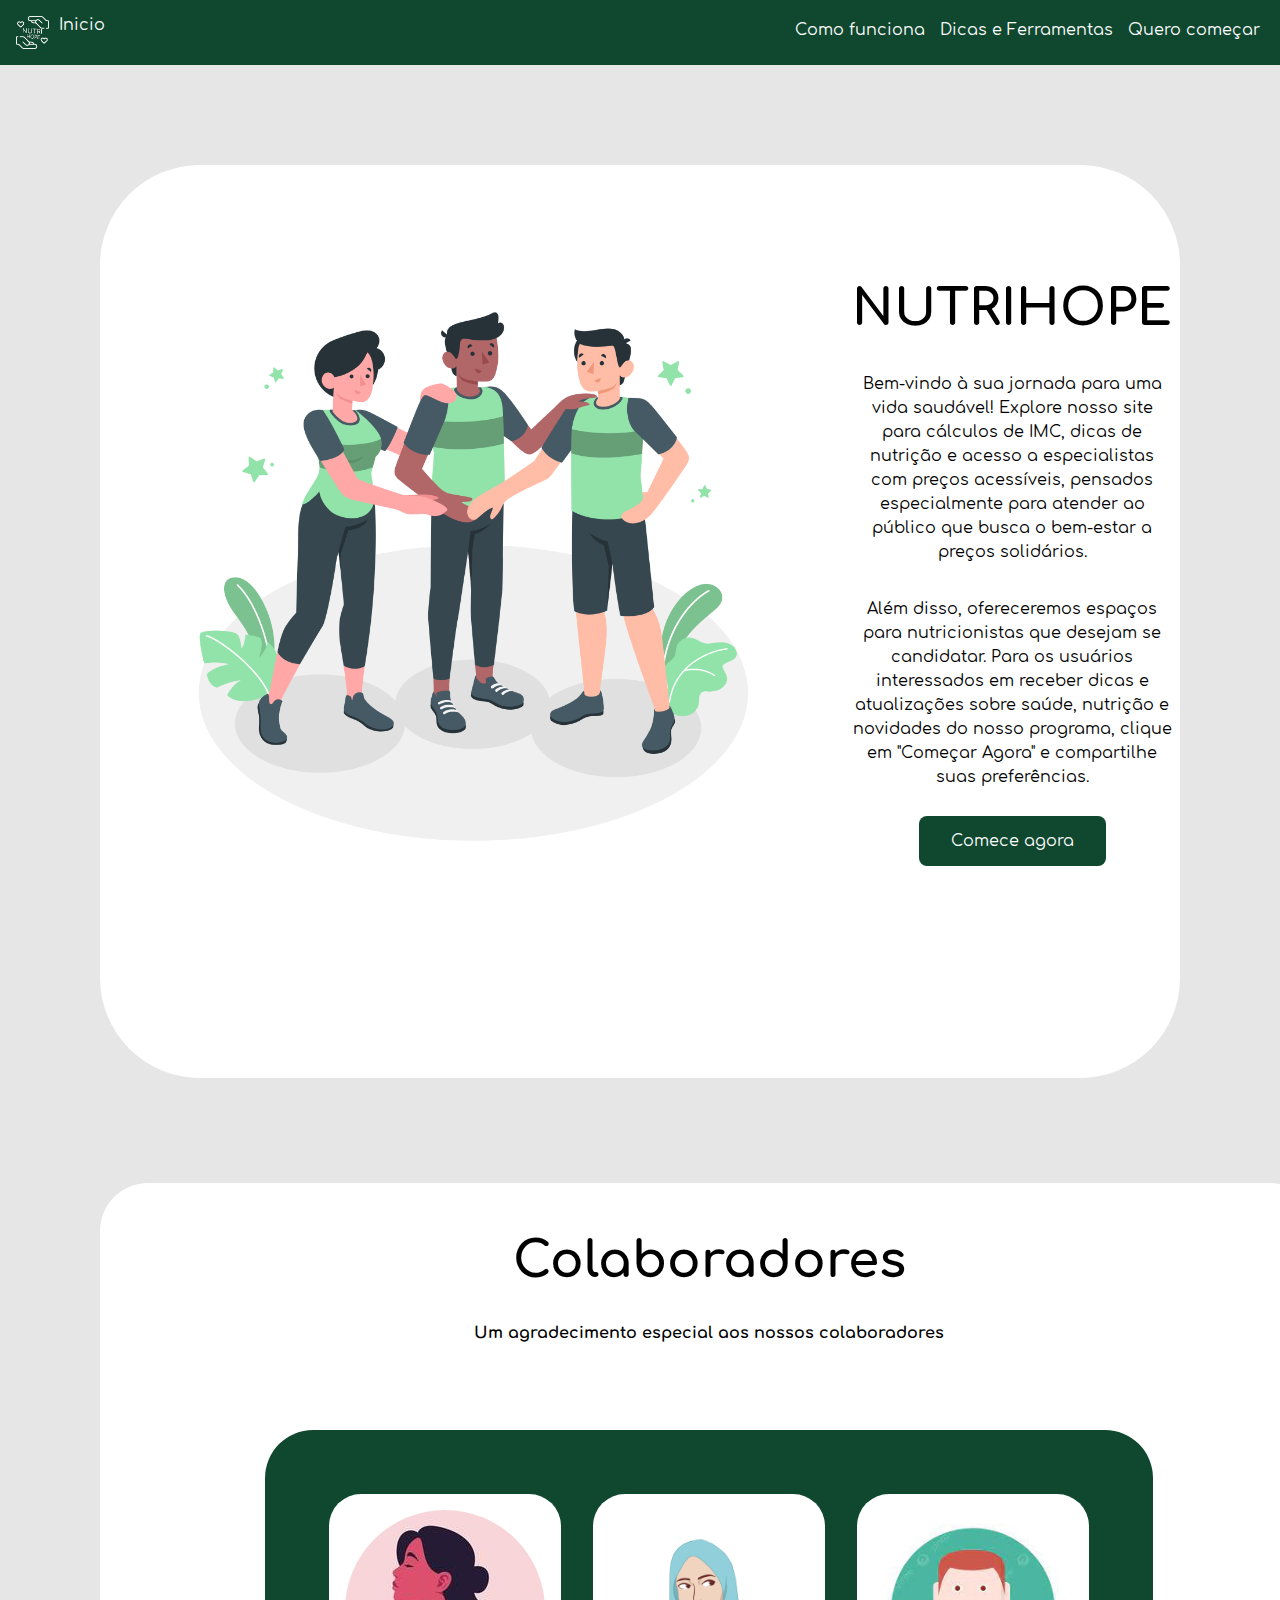
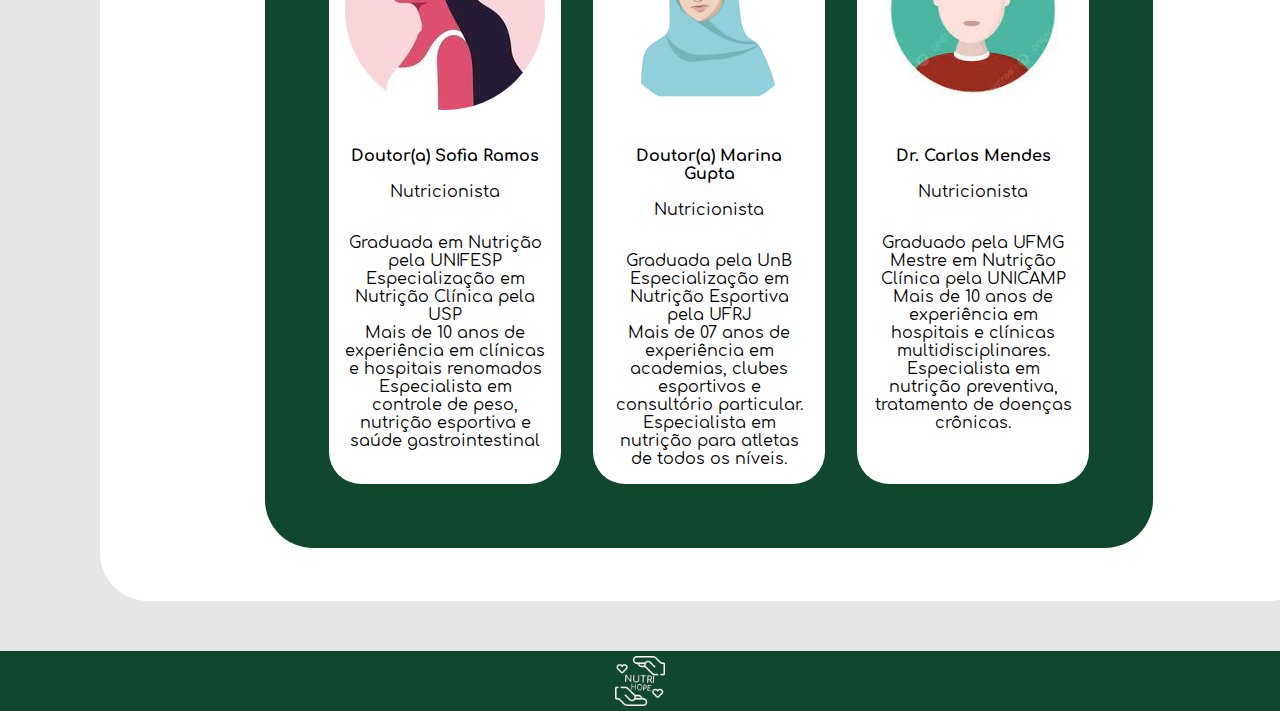
==== index.html @ 521102ea "forms atualizado" ====
<!DOCTYPE html>
<html lang="pt-br">
<head>
  <meta charset="UTF-8" />
  <meta name="viewport" content="width=device-width, initial-scale=1.0" />
  <link rel="stylesheet" href="css/style.css" />
  <link rel="preconnect" href="https://fonts.googleapis.com" />
  <link rel="preconnect" href="https://fonts.gstatic.com" crossorigin />
  <link href="https://fonts.googleapis.com/css2?family=Comfortaa:wght@300..700&display=swap" rel="stylesheet" />
  <title>NutriHope</title>
</head>
<body>
  <header>
    <nav class="cabecalho_container">
      <div class="cabecalho_menu">
        <a href="index.html">
          <img src="./images/nutrihopeteste.png" alt="logo cabecalho NutriHope" />
        </a>
        <div class="cabecalho_inicio">
          <a href="index.html">Inicio</a>
        </div>
        <div class="cabecalho_itens">
          <ul>
            <li><a href="comofunciona.html">Como funciona</a></li>
            <li><a href="dicasEferramentas.html">Dicas e Ferramentas</a></li>
            <li><a href="comecaagora.html">Quero começar</a></li>
          </ul>
        </div>
      </div>
    </nav>
  </header>
  <main>
    <section class="inicio">
      <img src="./images/Team spirit-amico.png" alt="Equipenutriimagem" width="580" height="580" />
      <div class="textos">
        <h1>NUTRIHOPE</h1>
        <p class="paragrafos">
          Bem-vindo à sua jornada para uma vida saudável! Explore nosso site para cálculos de IMC, dicas de nutrição e acesso a especialistas com preços acessíveis, pensados especialmente para atender ao público que busca o bem-estar a preços solidários.
        </p>
        <p>
          Além disso, ofereceremos espaços para nutricionistas que desejam se candidatar. Para os usuários interessados em receber dicas e atualizações sobre saúde, nutrição e novidades do nosso programa, clique em "Começar Agora" e compartilhe suas preferências.
        </p>
        <div class="classe_botao">
          <a class="botao" href="./comecaagora.html">Comece agora</a>
        </div>
      </div>
    </section>
    <section class="colaboradores">
      <div class="colaboradores">
        <p><h1>Colaboradores</h1></p>
        <p><h4>Um agradecimento especial aos nossos colaboradores</h4></p>
      </div>
      <div class="PerfilNutri">
        <section class="Perfil_Individual_Nutri">
          <img src="./images/perfil-nutri.jpg" alt="Foto perfil exemplo">
          <p>
            <h4>Doutor(a) Sofia Ramos</h4>
            <br>Nutricionista
          </p>
          Graduada em Nutrição pela UNIFESP<br>
          Especialização em Nutrição Clínica pela USP<br>  
          Mais de 10 anos de experiência em clínicas<br>e hospitais renomados<br>  
          Especialista em controle de peso, nutrição esportiva e saúde gastrointestinal
        </section>
        <section class="Perfil_Individual_Nutri">
          <span class="Imagem_Perfil_Nutri">
            <img src="./images/sou-nutri2.webp" width="200px" alt="Foto perfil exemplo1">
          </span>
          <p>
            <h4>Doutor(a) Marina Gupta</h4>
            <br>Nutricionista 
          </p>
          Graduada pela UnB<br>
          Especialização em Nutrição Esportiva pela UFRJ<br>
          Mais de 07 anos de experiência em academias, clubes esportivos e consultório particular.<br>
          Especialista em nutrição para atletas de todos os níveis.
        </section>
        <section class="Perfil_Individual_Nutri">
          <img src="./images/sou-nutri3.jpg" width="200px" alt="Foto perfil exemplo2">
          <p>
            <h4>Dr. Carlos Mendes</h4>
            <br>Nutricionista
          </p>
          Graduado pela UFMG<br>
          Mestre em Nutrição Clínica pela UNICAMP<br>
          Mais de 10 anos de experiência em hospitais e clínicas multidisciplinares.<br>
          Especialista em nutrição preventiva, tratamento de doenças crônicas.
        </section>
      </div>
    </section>
  </main>
  <footer>
    <img src="./images/nutrihopeteste.png" alt="logo rodapé NutriHope" />
  </footer>
</body>
</html>
---- css/style.css ----
/* Reset CSS */
* {
    margin: 0;
    padding: 0;
    border: 0;
    font-family: Comfortaa, sans-serif;
}

/* Body */
body {
    background-color: rgb(230, 230, 230);
    min-width: 100vh;
}

/* Fonte */
@font-face {
    font-family: Comfortaa;
    src: url(../font/Comfortaa-Regular.ttf);
}

/* Header */
header {
    background-color: #0F482F;
    color: aliceblue;
    width: 100%;
}

/* Links */
a {
    text-decoration: none;
    color: white;
}

/* Lista */
li {
    list-style-type: none;
}

/* Container do cabeçalho */
.cabecalho_container {
    display: flex;
    height: 65px;
}

/* Menu */
.cabecalho_menu {
    margin: 1rem 1rem;
    display: flex;
}

/* Imagem no menu */
.cabecalho_menu a {
    display: flex;
}

.cabecalho_menu img {
    object-fit: cover;
    margin-right: 10px;
}

/* Itens do cabeçalho */
.cabecalho_itens {
    display: flex;
    right: 0;
    position: absolute;
    margin-right: 15px;
}

.cabecalho_itens li {
    padding: 5px;
    display: inline-block;
    text-align: right;
}

/* Rodapé */
footer {
    height: 60px;
    width: 100%;
    position: static;
    background-color: #0F482F;
    display: flex;
    justify-content: center;
    vertical-align: baseline;
}

footer img {
    object-fit: cover;
    padding: 5px;
}

/* Seção de início */
.inicio {
    display: flex;
    align-items: center;
    padding: 24px 80px 128px 80px;
    margin: 100px;
    position: relative;
    background-color: white;
    border-radius: 100px;
}

/* Seção de colaboradores */
.colaboradores {
    display: flex;
    align-items: center;
    padding: 24px 80px 128px 80px;
    margin: 100px;
    position: relative;
    border-radius: 100px;
    background-color: #bdbcbc;
}

/* Parágrafos */
p {
    line-height: 150%;
    margin-bottom: 33px;
    text-align: center;
}

/* Título */
h1 {
    margin-bottom: 33px;
    text-align: center;
    padding: 2px;
    font-size: 50px;
    color: black;
}

/* Textos */
.textos {
    padding: 90px;
}

/* Botão */
.botao {
    background-color: #0F482F;
    color: white;
    text-underline-offset: 4px;
    text-decoration: none;
    padding: 16px 32px;
    border-radius: 8px;
}

.classe_botao {
    text-align: center;
    padding: 10px;
}

.botao:hover {
    background-color: #0c3825;
}

/* Cor do link no hover */
.cabecalho_menu a:hover {
    color: #bdbcbc;
    text-decoration: none;
}

/* Sou Nutri */
.SouNutri {
    text-align: center;
}

/* Container dos colaboradores */
.colaboradores {
    background-color: white;
    border-radius: 3rem;
    text-align: center;
    padding: 5px;
    margin-top: 5px;
    margin-bottom: 50px;
    display: inline-block;
}

/* Perfil dos nutricionistas */
.PerfilNutri {
    gap: 2rem;
    text-align: center;
    background-color: #0F482F;
    display: flex;
    justify-content: center;
    border-radius: 3rem;
    padding: 4rem;
    margin-left: 10rem;
    margin-right: 10rem;
    margin-bottom: 3rem;
}

/* Perfil individual dos nutricionistas */
.Perfil_Individual_Nutri {
    padding: 1rem;
    background-color: white;
    border-radius: 2rem;
}

/* Imagem do perfil dos nutricionistas */
.PerfilNutri img {
    border-radius: 7rem;
}
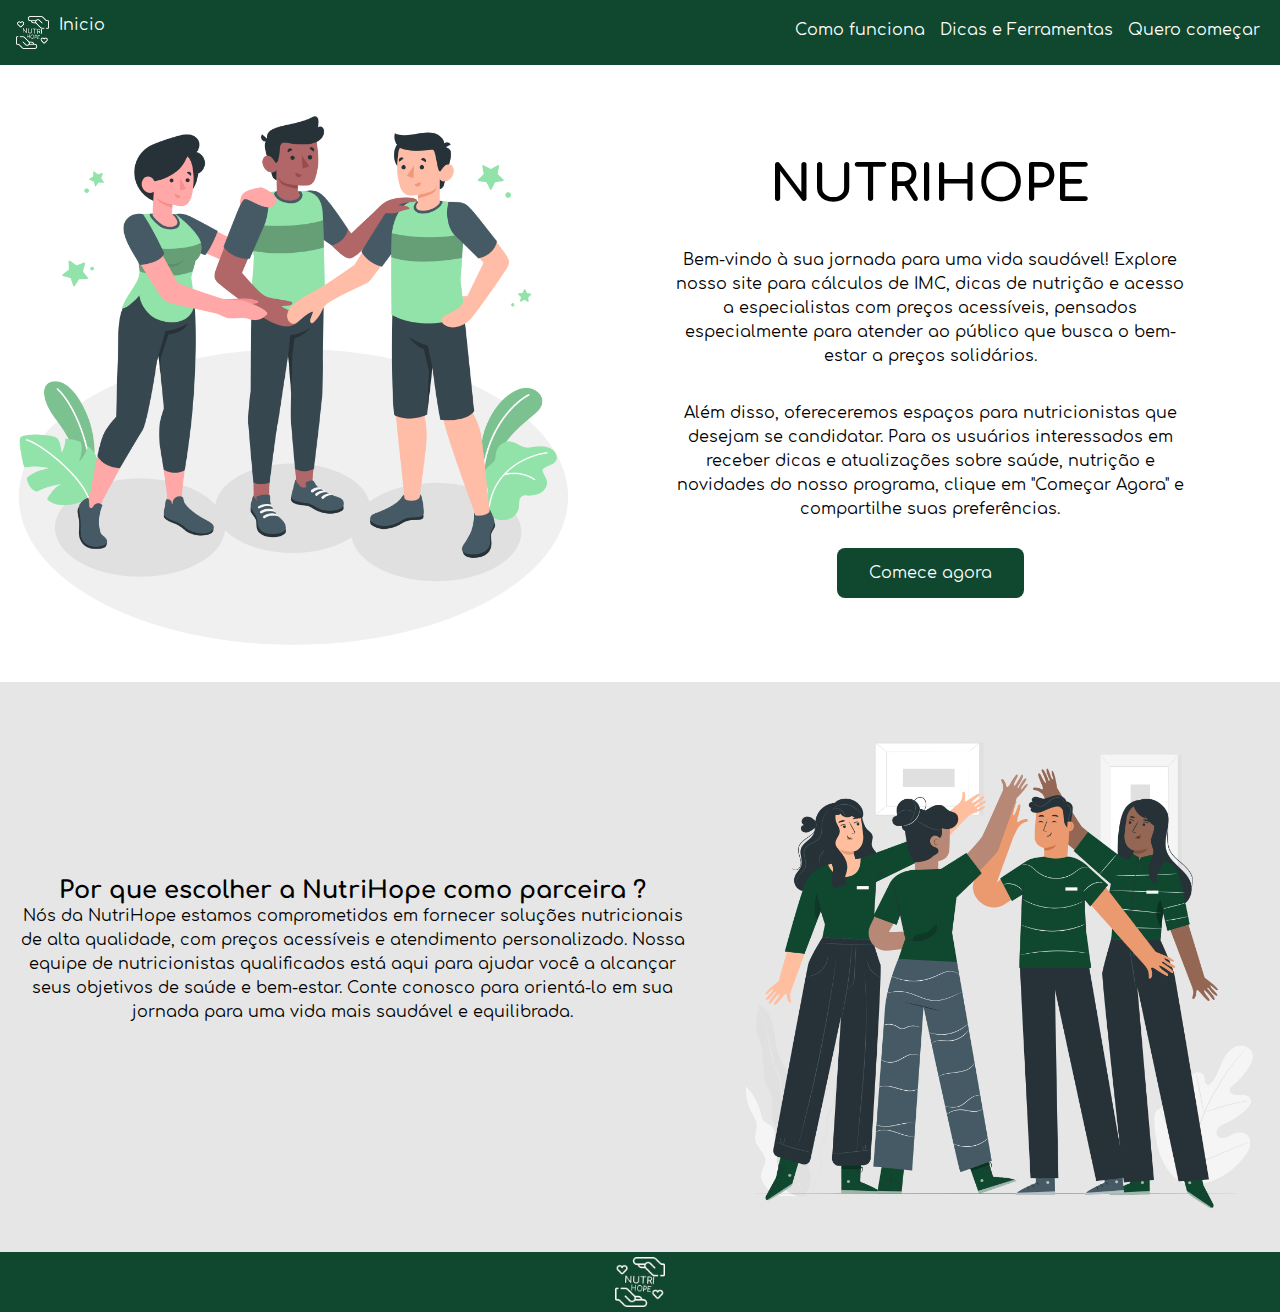
==== commit e7328403: "div adicionada com dom na home" ====
--- a/index.html
+++ b/index.html
@@ -1,96 +1,71 @@
 <!DOCTYPE html>
 <html lang="pt-br">
-<head>
-  <meta charset="UTF-8" />
-  <meta name="viewport" content="width=device-width, initial-scale=1.0" />
-  <link rel="stylesheet" href="css/style.css" />
-  <link rel="preconnect" href="https://fonts.googleapis.com" />
-  <link rel="preconnect" href="https://fonts.gstatic.com" crossorigin />
-  <link href="https://fonts.googleapis.com/css2?family=Comfortaa:wght@300..700&display=swap" rel="stylesheet" />
-  <title>NutriHope</title>
-</head>
-<body>
-  <header>
-    <nav class="cabecalho_container">
-      <div class="cabecalho_menu">
-        <a href="index.html">
-          <img src="./images/nutrihopeteste.png" alt="logo cabecalho NutriHope" />
-        </a>
-        <div class="cabecalho_inicio">
-          <a href="index.html">Inicio</a>
+  <head>
+    <meta charset="UTF-8" />
+    <meta name="viewport" content="width=device-width, initial-scale=1.0" />
+    <link rel="stylesheet" href="css/style.css" />
+    <link rel="preconnect" href="https://fonts.googleapis.com" />
+    <link rel="preconnect" href="https://fonts.gstatic.com" crossorigin />
+    <link
+      href="https://fonts.googleapis.com/css2?family=Comfortaa:wght@300..700&display=swap"
+      rel="stylesheet"
+    />
+    <script src="/script/home.js" defer></script>
+    <title>NutriHope</title>
+  </head>
+  <body>
+    <header>
+      <nav class="cabecalho_container">
+        <div class="cabecalho_menu">
+          <a href="index.html">
+            <img
+              src="./images/nutrihopeteste.png"
+              alt="logo cabecalho NutriHope"
+            />
+          </a>
+          <div class="cabecalho_inicio">
+            <a href="index.html">Inicio</a>
+          </div>
+          <div class="cabecalho_itens">
+            <ul>
+              <li><a href="comofunciona.html">Como funciona</a></li>
+              <li><a href="dicasEferramentas.html">Dicas e Ferramentas</a></li>
+              <li><a href="comecaagora.html">Quero começar</a></li>
+            </ul>
+          </div>
         </div>
-        <div class="cabecalho_itens">
-          <ul>
-            <li><a href="comofunciona.html">Como funciona</a></li>
-            <li><a href="dicasEferramentas.html">Dicas e Ferramentas</a></li>
-            <li><a href="comecaagora.html">Quero começar</a></li>
-          </ul>
+      </nav>
+    </header>
+    <main>
+      <section class="inicio">
+        <img
+          src="./images/Team spirit-amico.png"
+          alt="Equipenutriimagem"
+          width="580"
+          height="580"
+        />
+        <div class="textos">
+          <h1>NUTRIHOPE</h1>
+          <p class="paragrafos">
+            Bem-vindo à sua jornada para uma vida saudável! Explore nosso site
+            para cálculos de IMC, dicas de nutrição e acesso a especialistas com
+            preços acessíveis, pensados especialmente para atender ao público
+            que busca o bem-estar a preços solidários.
+          </p>
+          <p>
+            Além disso, ofereceremos espaços para nutricionistas que desejam se
+            candidatar. Para os usuários interessados em receber dicas e
+            atualizações sobre saúde, nutrição e novidades do nosso programa,
+            clique em "Começar Agora" e compartilhe suas preferências.
+          </p>
+          <div class="classe_botao">
+            <a class="botao" href="./comecaagora.html">Comece agora</a>
+          </div>
         </div>
-      </div>
-    </nav>
-  </header>
-  <main>
-    <section class="inicio">
-      <img src="./images/Team spirit-amico.png" alt="Equipenutriimagem" width="580" height="580" />
-      <div class="textos">
-        <h1>NUTRIHOPE</h1>
-        <p class="paragrafos">
-          Bem-vindo à sua jornada para uma vida saudável! Explore nosso site para cálculos de IMC, dicas de nutrição e acesso a especialistas com preços acessíveis, pensados especialmente para atender ao público que busca o bem-estar a preços solidários.
-        </p>
-        <p>
-          Além disso, ofereceremos espaços para nutricionistas que desejam se candidatar. Para os usuários interessados em receber dicas e atualizações sobre saúde, nutrição e novidades do nosso programa, clique em "Começar Agora" e compartilhe suas preferências.
-        </p>
-        <div class="classe_botao">
-          <a class="botao" href="./comecaagora.html">Comece agora</a>
-        </div>
-      </div>
-    </section>
-    <section class="colaboradores">
-      <div class="colaboradores">
-        <p><h1>Colaboradores</h1></p>
-        <p><h4>Um agradecimento especial aos nossos colaboradores</h4></p>
-      </div>
-      <div class="PerfilNutri">
-        <section class="Perfil_Individual_Nutri">
-          <img src="./images/perfil-nutri.jpg" alt="Foto perfil exemplo">
-          <p>
-            <h4>Doutor(a) Sofia Ramos</h4>
-            <br>Nutricionista
-          </p>
-          Graduada em Nutrição pela UNIFESP<br>
-          Especialização em Nutrição Clínica pela USP<br>  
-          Mais de 10 anos de experiência em clínicas<br>e hospitais renomados<br>  
-          Especialista em controle de peso, nutrição esportiva e saúde gastrointestinal
-        </section>
-        <section class="Perfil_Individual_Nutri">
-          <span class="Imagem_Perfil_Nutri">
-            <img src="./images/sou-nutri2.webp" width="200px" alt="Foto perfil exemplo1">
-          </span>
-          <p>
-            <h4>Doutor(a) Marina Gupta</h4>
-            <br>Nutricionista 
-          </p>
-          Graduada pela UnB<br>
-          Especialização em Nutrição Esportiva pela UFRJ<br>
-          Mais de 07 anos de experiência em academias, clubes esportivos e consultório particular.<br>
-          Especialista em nutrição para atletas de todos os níveis.
-        </section>
-        <section class="Perfil_Individual_Nutri">
-          <img src="./images/sou-nutri3.jpg" width="200px" alt="Foto perfil exemplo2">
-          <p>
-            <h4>Dr. Carlos Mendes</h4>
-            <br>Nutricionista
-          </p>
-          Graduado pela UFMG<br>
-          Mestre em Nutrição Clínica pela UNICAMP<br>
-          Mais de 10 anos de experiência em hospitais e clínicas multidisciplinares.<br>
-          Especialista em nutrição preventiva, tratamento de doenças crônicas.
-        </section>
-      </div>
-    </section>
-  </main>
-  <footer>
-    <img src="./images/nutrihopeteste.png" alt="logo rodapé NutriHope" />
-  </footer>
-</body>
-</html>+      </section>
+    </main>
+    <footer>
+      <img src="./images/nutrihopeteste.png" alt="logo rodapé NutriHope" />
+    </footer>
+  </body>
+</html>
--- a/css/style.css
+++ b/css/style.css
@@ -75,12 +75,10 @@
 /* Rodapé */
 footer {
     height: 60px;
-    width: 100%;
-    position: static;
     background-color: #0F482F;
     display: flex;
     justify-content: center;
-    vertical-align: baseline;
+
 }
 
 footer img {
@@ -92,23 +90,12 @@
 .inicio {
     display: flex;
     align-items: center;
-    padding: 24px 80px 128px 80px;
-    margin: 100px;
+ 
     position: relative;
     background-color: white;
-    border-radius: 100px;
+   ;
 }
 
-/* Seção de colaboradores */
-.colaboradores {
-    display: flex;
-    align-items: center;
-    padding: 24px 80px 128px 80px;
-    margin: 100px;
-    position: relative;
-    border-radius: 100px;
-    background-color: #bdbcbc;
-}
 
 /* Parágrafos */
 p {
@@ -156,44 +143,3 @@
     text-decoration: none;
 }
 
-/* Sou Nutri */
-.SouNutri {
-    text-align: center;
-}
-
-/* Container dos colaboradores */
-.colaboradores {
-    background-color: white;
-    border-radius: 3rem;
-    text-align: center;
-    padding: 5px;
-    margin-top: 5px;
-    margin-bottom: 50px;
-    display: inline-block;
-}
-
-/* Perfil dos nutricionistas */
-.PerfilNutri {
-    gap: 2rem;
-    text-align: center;
-    background-color: #0F482F;
-    display: flex;
-    justify-content: center;
-    border-radius: 3rem;
-    padding: 4rem;
-    margin-left: 10rem;
-    margin-right: 10rem;
-    margin-bottom: 3rem;
-}
-
-/* Perfil individual dos nutricionistas */
-.Perfil_Individual_Nutri {
-    padding: 1rem;
-    background-color: white;
-    border-radius: 2rem;
-}
-
-/* Imagem do perfil dos nutricionistas */
-.PerfilNutri img {
-    border-radius: 7rem;
-}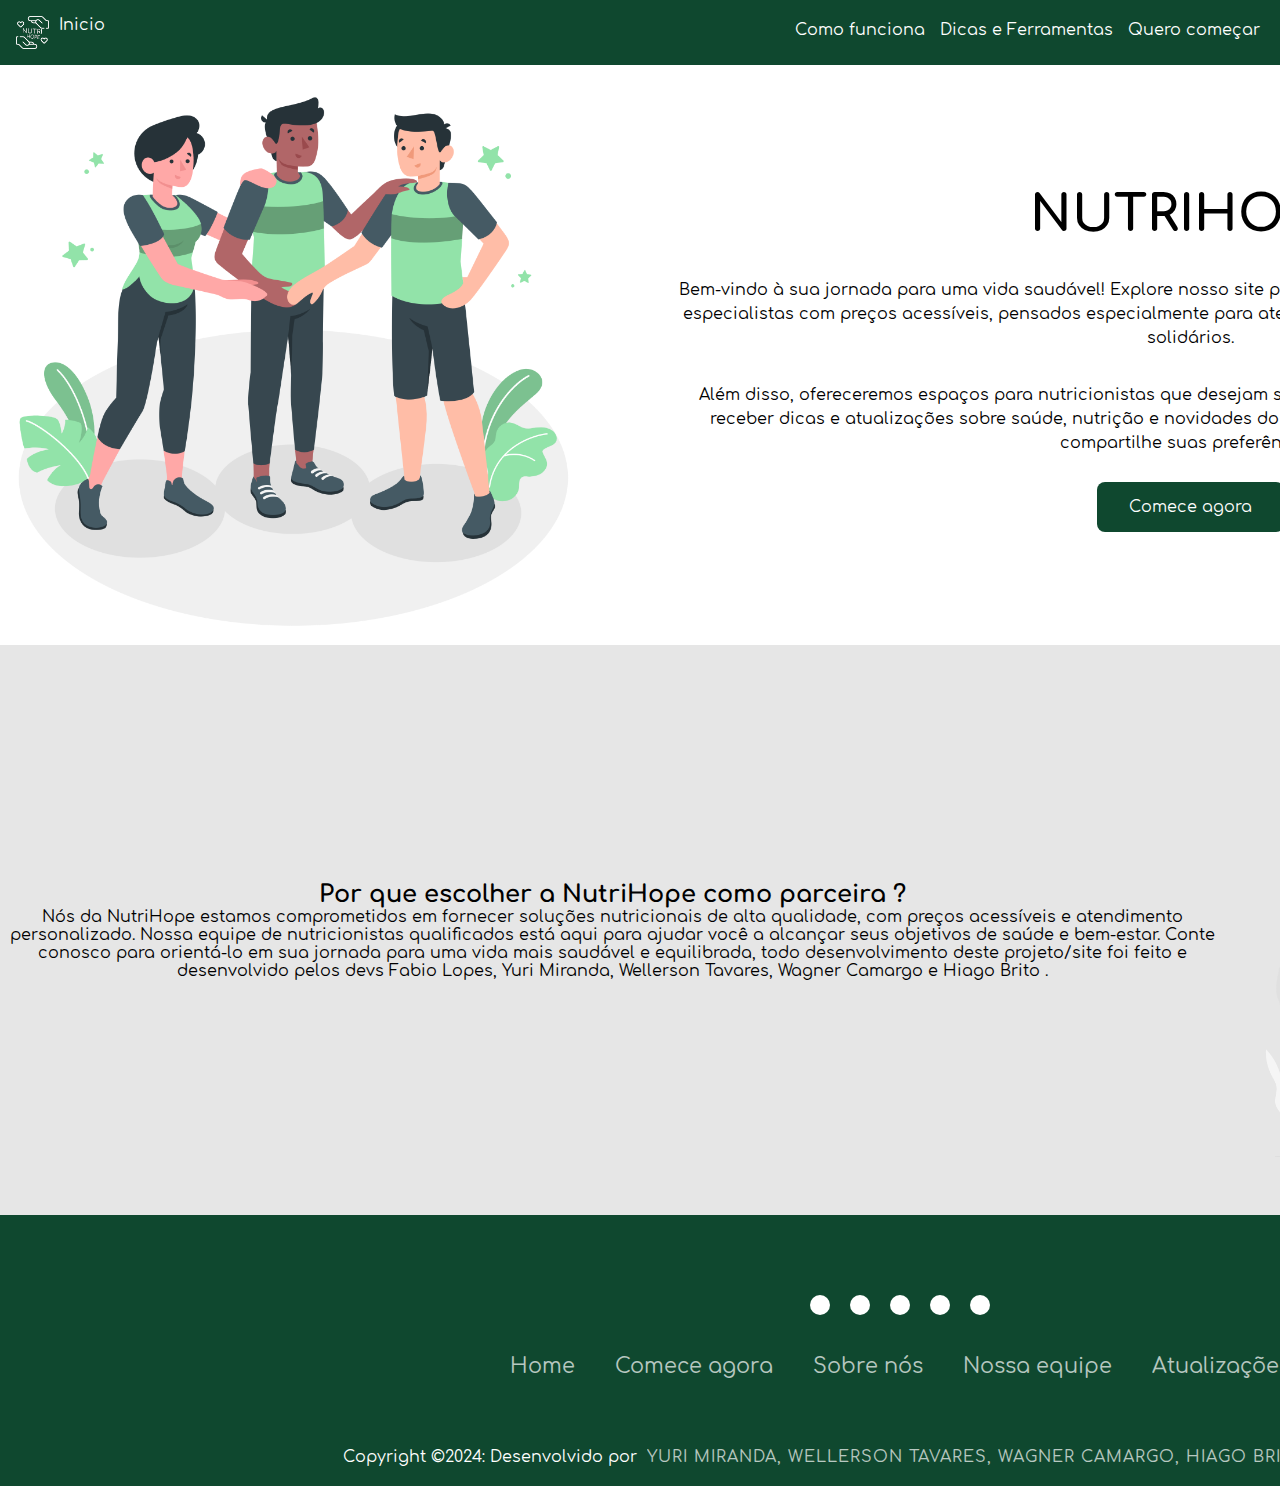
==== commit 7759b07b: "novo footer e algumas novas modificaçoes nos codigos" ====
--- a/index.html
+++ b/index.html
@@ -11,6 +11,13 @@
       rel="stylesheet"
     />
     <script src="/script/home.js" defer></script>
+    <link
+      rel="stylesheet"
+      href="https://cdnjs.cloudflare.com/ajax/libs/font-awesome/6.5.2/css/all.min.css"
+      integrity="sha512-SnH5WK+bZxgPHs44uWIX+LLJAJ9/2PkPKZ5QiAj6Ta86w+fsb2TkcmfRyVX3pBnMFcV7oQPJkl9QevSCWr3W6A=="
+      crossorigin="anonymous"
+      referrerpolicy="no-referrer"
+    />
     <title>NutriHope</title>
   </head>
   <body>
@@ -52,7 +59,7 @@
             preços acessíveis, pensados especialmente para atender ao público
             que busca o bem-estar a preços solidários.
           </p>
-          <p>
+          <p class="paragrafos">
             Além disso, ofereceremos espaços para nutricionistas que desejam se
             candidatar. Para os usuários interessados em receber dicas e
             atualizações sobre saúde, nutrição e novidades do nosso programa,
@@ -65,7 +72,35 @@
       </section>
     </main>
     <footer>
-      <img src="./images/nutrihopeteste.png" alt="logo rodapé NutriHope" />
+      <div class="footerContainer">
+        <div class="icon">
+          <a href="https://github.com/yurimirandakrt150/Nutrihope-projeto"
+            ><i class="fa-brands fa-github"> </i
+          ></a>
+          <a href=""><i class="fa-brands fa-facebook"> </i></a>
+          <a href=""><i class="fa-brands fa-discord"> </i></a>
+          <a href=""><i class="fa-brands fa-instagram"> </i></a>
+          <a href=""><i class="fa-brands fa-twitter"> </i></a>
+        </div>
+        <div class="footerNav">
+          <ul>
+            <li><a href="">Home</a></li>
+            <li><a href="">Comece agora</a></li>
+            <li><a href="">Sobre nós</a></li>
+            <li><a href="">Nossa equipe</a></li>
+            <li><a href="">Atualizações</a></li>
+          </ul>
+        </div>
+      </div>
     </footer>
+    <div class="footerBottom">
+      <p>
+        Copyright &copy;2024: Desenvolvido por
+        <span class="designers">
+          Yuri Miranda, Wellerson Tavares, Wagner Camargo, Hiago Brito e Fabio
+          Lopes
+        </span>
+      </p>
+    </div>
   </body>
 </html>
--- a/css/style.css
+++ b/css/style.css
@@ -3,13 +3,14 @@
     margin: 0;
     padding: 0;
     border: 0;
+    box-sizing: border-box;
     font-family: Comfortaa, sans-serif;
 }
 
 /* Body */
 body {
     background-color: rgb(230, 230, 230);
-    min-width: 100vh;
+    min-width: 200vh;
 }
 
 /* Fonte */
@@ -72,19 +73,84 @@
     text-align: right;
 }
 
-/* Rodapé */
+/* Rodapé Seção Inicio */
 footer {
-    height: 60px;
-    background-color: #0F482F;
+    background-color: #0F482F;
+}
+.footerContainer{
+    width: 100%;
+    padding: 70px 30px 20px;
+    
+}
+.icon{
     display: flex;
     justify-content: center;
-
-}
-
-footer img {
-    object-fit: cover;
-    padding: 5px;
-}
+}
+.icon a{
+   text-decoration: none;
+   padding: 10px;
+      margin: 10px;
+    border-radius: 50%;
+    background-color: #ffffff;
+}
+.footerNav{
+    margin: 30px 0;
+}
+.footerNav ul{
+    display: flex;
+    justify-content: center;
+
+}
+.footerNav ul li a{
+    color: white;
+    margin: 20px;
+    font-size: 1.3em;
+    opacity: 0.7;
+    transition: 0.5s;
+}
+.footerNav ul li a:hover{
+    opacity: 1;
+  }
+  
+.footerBottom{
+    background-color: #0F482F;
+    padding: 20px;
+    text-align: center;
+}
+.footerBottom p{
+color: white;
+}
+
+.designers{
+    opacity: 0.7;
+    text-transform: uppercase;
+    letter-spacing: 1px;
+    font-weight: 400;
+    margin: 0px 5px;
+}
+
+.icon a i{
+    font-size: 2em;
+    color: #0F482F;
+    opacity: 0.9;
+}
+
+/* efeitos do hover nos icones de midias sociais */
+
+.icon a:hover{
+    background-color: rgb(139, 139, 139);
+    transition: 0.5s;
+}
+
+.icon a:hover i{
+    color: white;
+    transition: 0.5s
+}
+
+/* Rodapé Seção FIM */
+
+
+
 
 /* Seção de início */
 .inicio {
@@ -98,7 +164,7 @@
 
 
 /* Parágrafos */
-p {
+.paragrafos {
     line-height: 150%;
     margin-bottom: 33px;
     text-align: center;
@@ -137,9 +203,25 @@
     background-color: #0c3825;
 }
 
+
+
+
 /* Cor do link no hover */
 .cabecalho_menu a:hover {
     color: #bdbcbc;
     text-decoration: none;
 }
 
+
+
+/* teste responsividade mobile  */
+@media (max-width: 700px){
+    .footerNav ul{
+        flex-direction: column;
+    }
+    .footerNav ul li{
+        width: 100%;
+        text-align: center;
+        margin: 10px;
+    }
+}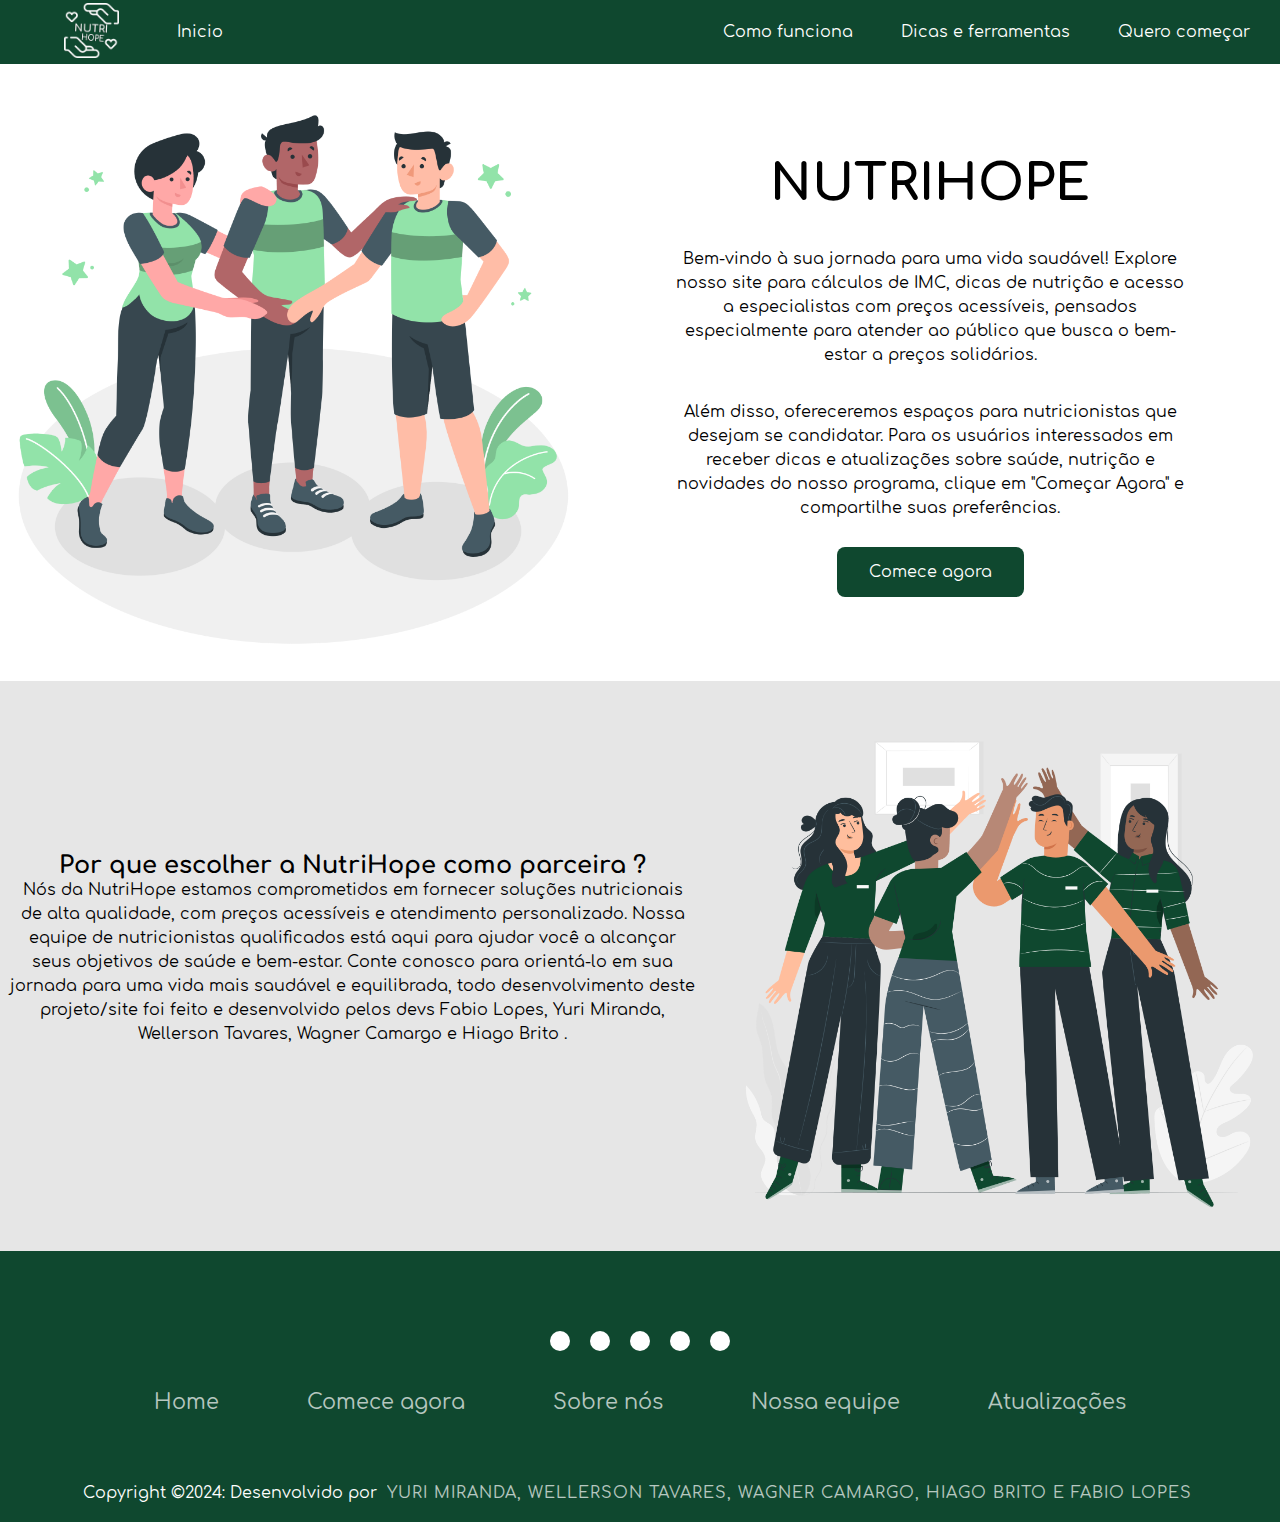
==== commit c6a2aff0: "Editado header de outras páginas" ====
--- a/index.html
+++ b/index.html
@@ -16,33 +16,23 @@
       href="https://cdnjs.cloudflare.com/ajax/libs/font-awesome/6.5.2/css/all.min.css"
       integrity="sha512-SnH5WK+bZxgPHs44uWIX+LLJAJ9/2PkPKZ5QiAj6Ta86w+fsb2TkcmfRyVX3pBnMFcV7oQPJkl9QevSCWr3W6A=="
       crossorigin="anonymous"
-      referrerpolicy="no-referrer"
-    />
+      referrerpolicy="no-referrer"/>
     <title>NutriHope</title>
   </head>
   <body>
     <header>
-      <nav class="cabecalho_container">
-        <div class="cabecalho_menu">
-          <a href="index.html">
-            <img
-              src="./images/nutrihopeteste.png"
-              alt="logo cabecalho NutriHope"
-            />
-          </a>
-          <div class="cabecalho_inicio">
-            <a href="index.html">Inicio</a>
-          </div>
-          <div class="cabecalho_itens">
-            <ul>
+      <nav>
+          <ul>
+              <li class="logo"><a href="index.html"><img src="images/nutrihopeteste.png" height="55"></a></li>
+              <li class="inicio2"><a href="index.html">Inicio</a></li>
+          </ul>
+          <ul>
               <li><a href="comofunciona.html">Como funciona</a></li>
-              <li><a href="dicasEferramentas.html">Dicas e Ferramentas</a></li>
-              <li><a href="comecaagora.html">Quero começar</a></li>
-            </ul>
-          </div>
-        </div>
+              <li><a href="dicasEferramentas.html">Dicas e ferramentas</a></li>
+              <li><a href="comecaagora.html">Quero começar</a></li>                   
+          </ul>
       </nav>
-    </header>
+  </header>   
     <main>
       <section class="inicio">
         <img
--- a/css/style.css
+++ b/css/style.css
@@ -10,7 +10,6 @@
 /* Body */
 body {
     background-color: rgb(230, 230, 230);
-    min-width: 200vh;
 }
 
 /* Fonte */
@@ -23,8 +22,76 @@
 header {
     background-color: #0F482F;
     color: aliceblue;
-    width: 100%;
-}
+    width: 100%;    
+}
+nav {
+    display: flex;
+    justify-content: space-between;
+    align-items: center;
+    height: 4rem;
+    padding-right: 30px;
+}
+@media (max-width: 768px){
+    nav {
+        display:flex;
+        flex-direction: column;
+        padding-right: 50%;
+        padding-bottom: 20px;
+        height: 9rem;
+    }
+}
+.logo {
+    display: flex;
+    align-items: center;
+    padding-left: 40%;
+  }
+  
+  @media (max-width: 768px){
+    .logo{
+        display: none;
+    }
+}
+.inicio2 {
+    display: flex;
+    align-items: center;
+    margin-left: 10px;
+  }
+  @media (max-width: 768px){
+    .inicio2 {
+        margin-top: 0px;
+        display:flex;
+        flex-direction: column;
+        list-style: none;
+        gap: 1rem;
+        margin-right: 0;
+        margin-bottom: -120px;
+    }
+  }
+  ul {
+    display: flex;
+    list-style: none;
+    gap: 3rem;
+}
+@media (max-width: 768px){
+    ul {
+        display:flex;
+        justify-content: center;
+        align-items: center;
+        gap: 5rem;
+        margin-left: 150px;
+    }
+}
+
+nav ul li a {
+    text-decoration: none; 
+    color: rgb(255, 255, 255); 
+  }
+  
+
+  nav ul li a:hover {
+    color: grey; 
+  }
+  
 
 /* Links */
 a {
@@ -40,18 +107,21 @@
 /* Container do cabeçalho */
 .cabecalho_container {
     display: flex;
-    height: 65px;
+    height: 65px; 
+    
 }
 
 /* Menu */
 .cabecalho_menu {
     margin: 1rem 1rem;
     display: flex;
+    
 }
 
 /* Imagem no menu */
 .cabecalho_menu a {
     display: flex;
+
 }
 
 .cabecalho_menu img {
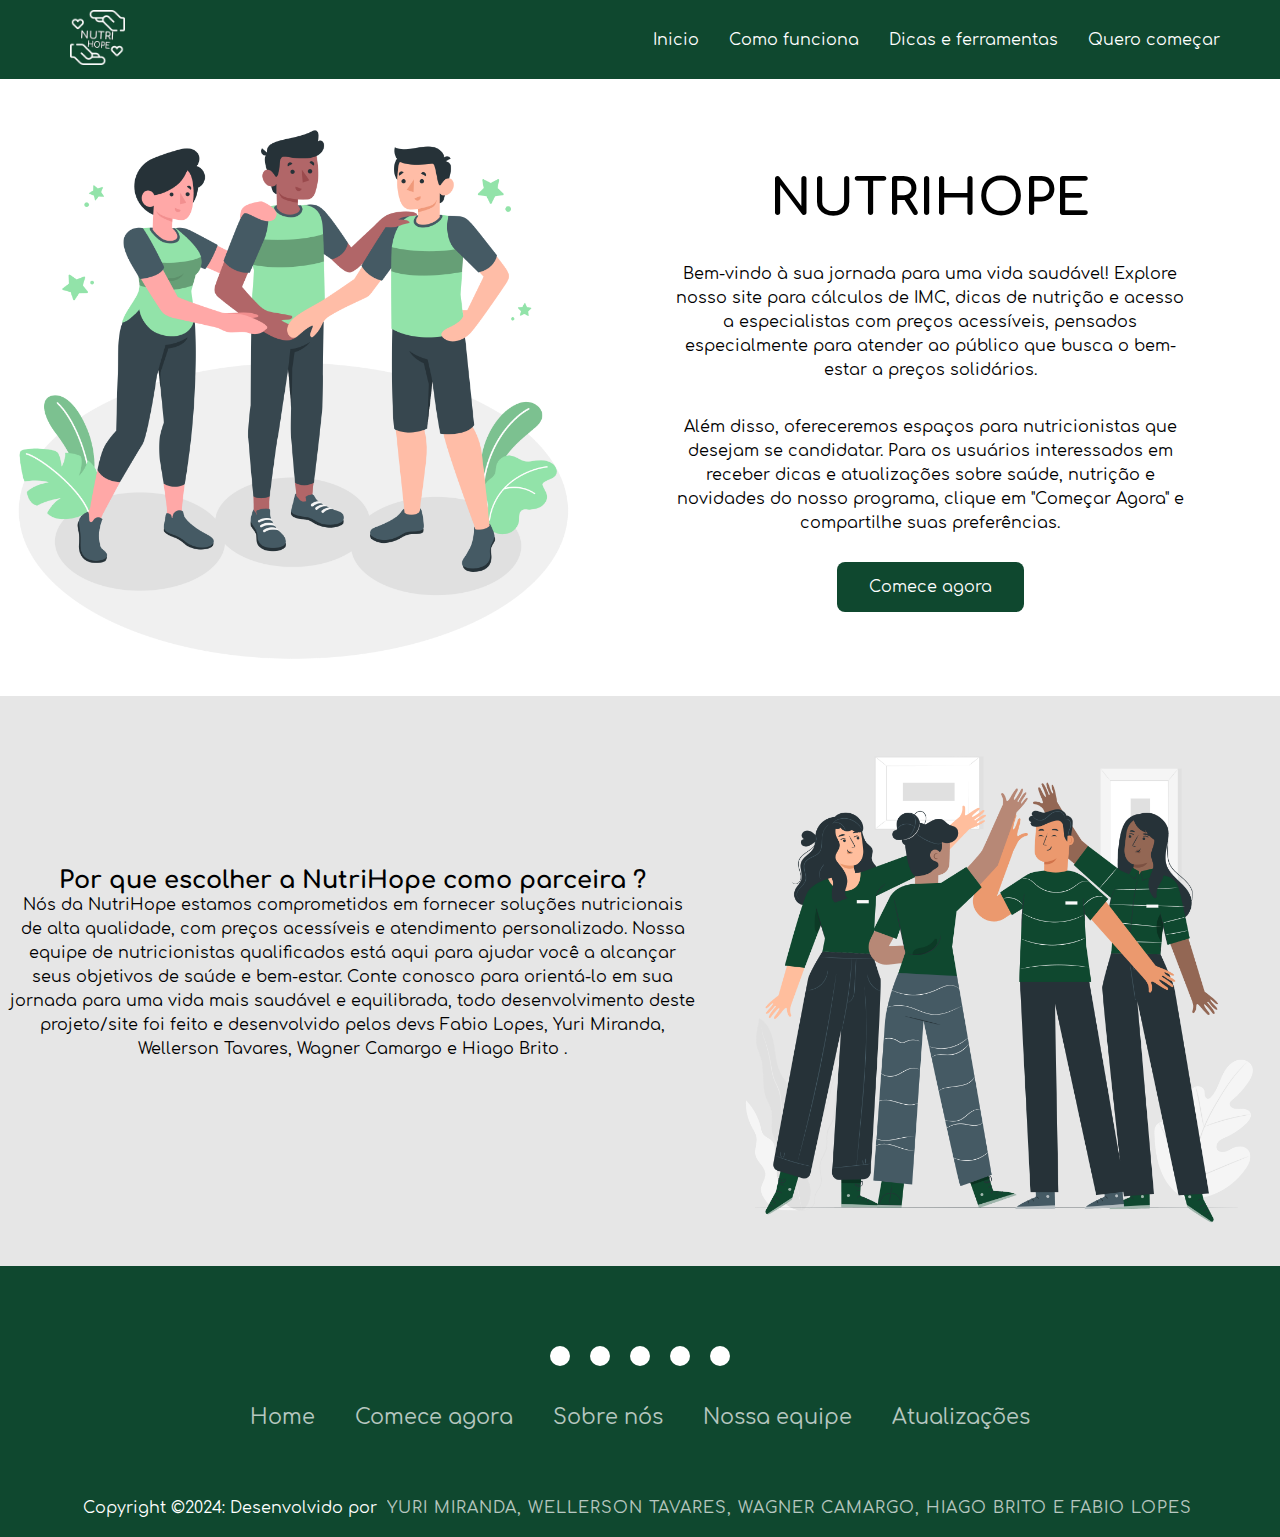
==== commit 51047c55: "Adicionado JS a todas as paginas para o botão" ====
--- a/index.html
+++ b/index.html
@@ -21,18 +21,27 @@
   </head>
   <body>
     <header>
+      <div class="logo">
+          <a href="index.html"><img src="images/nutrihopeteste.png" height="55"></a>
+      </div>
       <nav>
           <ul>
-              <li class="logo"><a href="index.html"><img src="images/nutrihopeteste.png" height="55"></a></li>
-              <li class="inicio2"><a href="index.html">Inicio</a></li>
-          </ul>
-          <ul>
+              <li><a href="index.html">Inicio</a></li>
               <li><a href="comofunciona.html">Como funciona</a></li>
               <li><a href="dicasEferramentas.html">Dicas e ferramentas</a></li>
-              <li><a href="comecaagora.html">Quero começar</a></li>                   
+              <li><a href="comecaagora.html">Quero começar</a></li>
           </ul>
       </nav>
-  </header>   
+      <!-- Botão do menu para telas menores -->
+      <button class="botao-header">Menu</button>
+      <!-- Menu de navegação para telas menores -->
+      <div class="menu-navegacao">
+          <a href="index.html">Inicio</a>
+          <a href="comofunciona.html">Como funciona</a>
+          <a href="dicasEferramentas.html">Dicas e ferramentas</a>
+          <a href="comecaagora.html">Quero começar</a>
+      </div>
+  </header> 
     <main>
       <section class="inicio">
         <img
--- a/css/style.css
+++ b/css/style.css
@@ -24,72 +24,97 @@
     color: aliceblue;
     width: 100%;    
 }
-nav {
+
+a {
+    text-decoration: none;
+    color: white;
+}
+
+header {
+    background-color: #0F482F;
+    color: aliceblue;
+    width: 100%;
+    padding: 10px 20px;
     display: flex;
     justify-content: space-between;
     align-items: center;
-    height: 4rem;
-    padding-right: 30px;
-}
-@media (max-width: 768px){
-    nav {
-        display:flex;
-        flex-direction: column;
-        padding-right: 50%;
-        padding-bottom: 20px;
-        height: 9rem;
-    }
-}
-.logo {
-    display: flex;
-    align-items: center;
-    padding-left: 40%;
-  }
-  
-  @media (max-width: 768px){
-    .logo{
+}
+
+.logo img {
+    height: 55px;
+    margin-left: 50px;
+}
+
+nav ul {
+    list-style: none;
+    display: flex;
+    gap: 20px;
+    margin-right: 30px;
+}
+
+nav ul li {
+    margin-right: 10px;
+}
+
+nav ul li a {
+    text-decoration: none;
+    color: white;
+}
+
+/* Botão do menu para telas menores */
+.botao-header {
+    display: none; /* Oculto por padrão */
+}
+
+/* Menu de navegação para telas menores */
+.menu-navegacao {
+    display: none;
+    position: absolute;
+    top: 70px;
+    right: 20px;
+    background-color: #f9f9f9;
+    min-width: 160px;
+    box-shadow: 0px 8px 16px 0px rgba(0, 0, 0, 0.2);
+    z-index: 1;
+}
+
+.menu-navegacao a {
+    color: black;
+    padding: 12px 16px;
+    text-decoration: none;
+    display: block;
+}
+
+.menu-navegacao a:hover {
+    background-color: #f1f1f1;
+}
+
+@media screen and (max-width: 600px) {
+    .botao-header {
+        display: inline-block; /* Mostra o botão quando a tela estiver com 600px ou menos */
+        background-color: #4CAF50;
+        border: none;
+        color: white;
+        padding: 10px 20px;
+        text-align: center;
+        text-decoration: none;
+        font-size: 16px;
+        cursor: pointer;
+        margin-right: 30px;
+    }
+
+    nav ul {
         display: none;
     }
-}
-.inicio2 {
-    display: flex;
-    align-items: center;
-    margin-left: 10px;
-  }
-  @media (max-width: 768px){
-    .inicio2 {
-        margin-top: 0px;
-        display:flex;
-        flex-direction: column;
-        list-style: none;
-        gap: 1rem;
-        margin-right: 0;
-        margin-bottom: -120px;
-    }
-  }
-  ul {
-    display: flex;
-    list-style: none;
-    gap: 3rem;
-}
-@media (max-width: 768px){
-    ul {
-        display:flex;
-        justify-content: center;
-        align-items: center;
-        gap: 5rem;
-        margin-left: 150px;
-    }
-}
-
-nav ul li a {
-    text-decoration: none; 
-    color: rgb(255, 255, 255); 
-  }
-  
+
+    /* Mostra o menu quando o botão é clicado */
+    .botao-header:focus + .menu-navegacao {
+        display: block;
+    }
+}
 
   nav ul li a:hover {
-    color: grey; 
+    color: rgb(128, 128, 128); 
   }
   
 
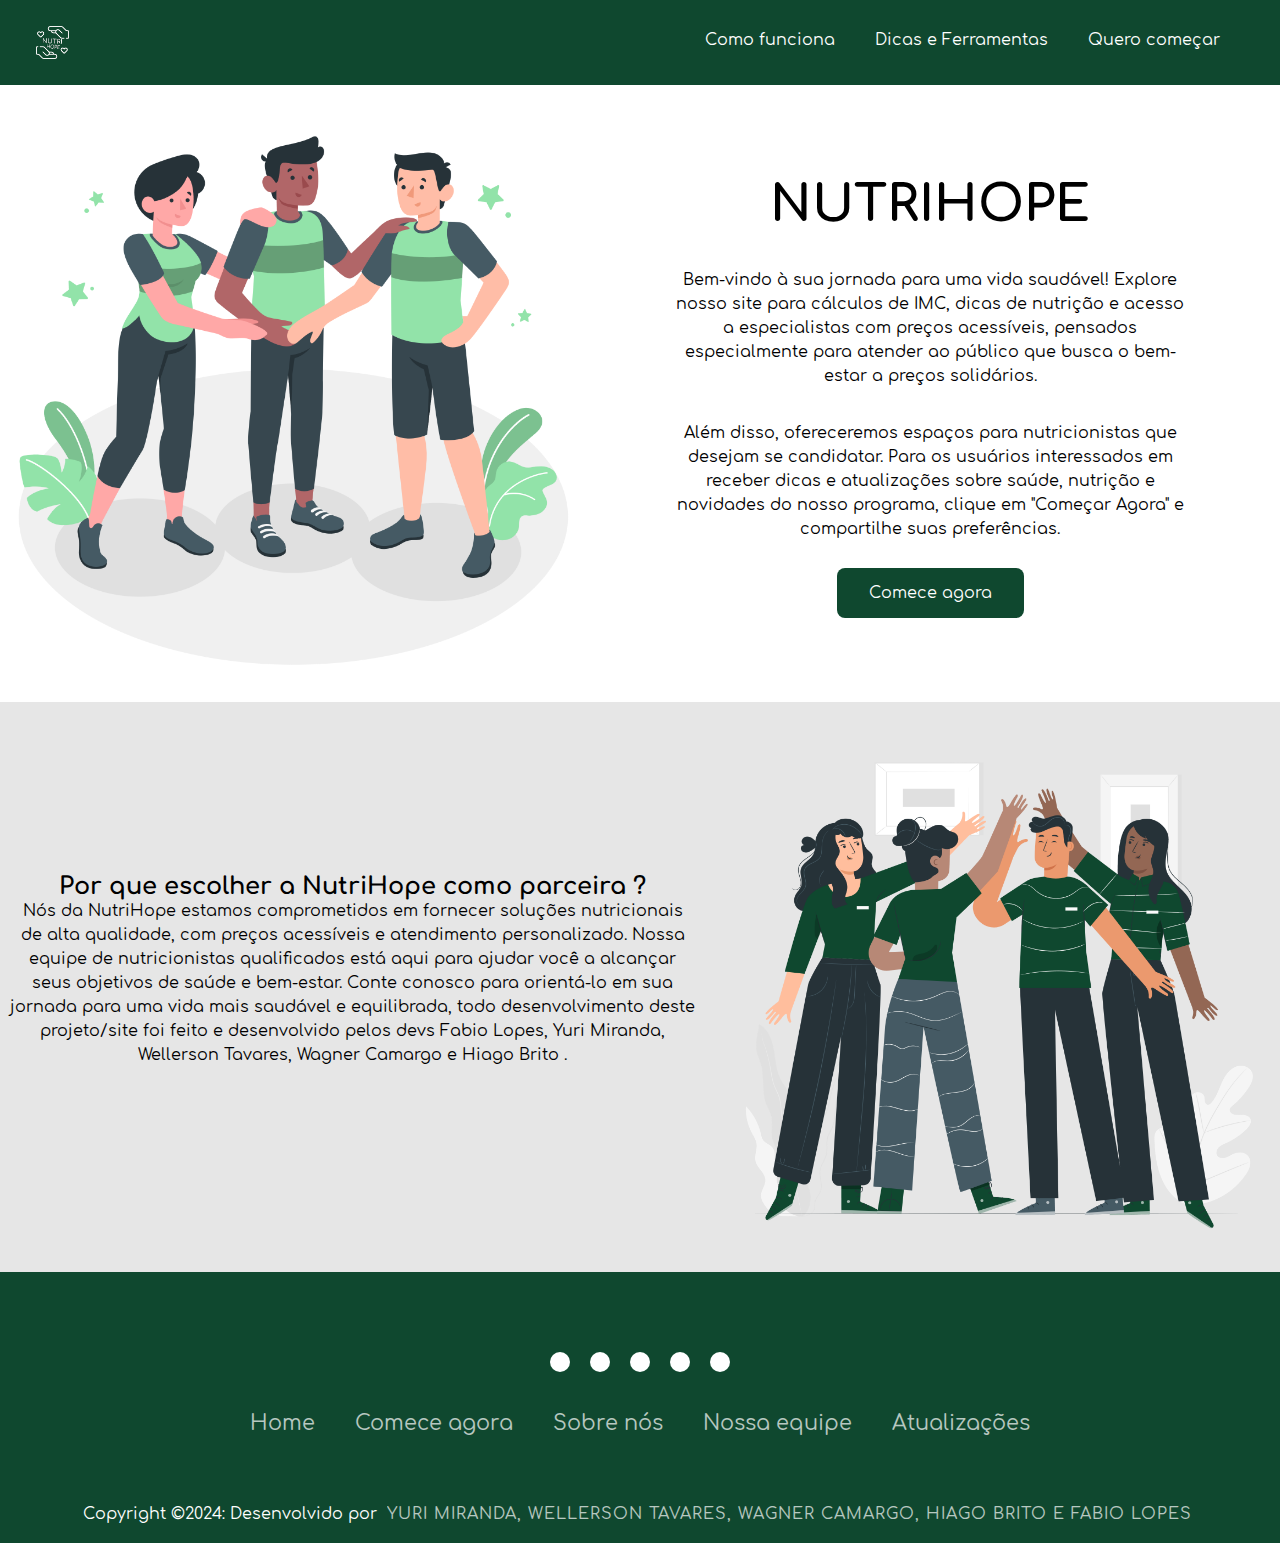
==== commit 5c658455: "commit" ====
--- a/index.html
+++ b/index.html
@@ -16,32 +16,30 @@
       href="https://cdnjs.cloudflare.com/ajax/libs/font-awesome/6.5.2/css/all.min.css"
       integrity="sha512-SnH5WK+bZxgPHs44uWIX+LLJAJ9/2PkPKZ5QiAj6Ta86w+fsb2TkcmfRyVX3pBnMFcV7oQPJkl9QevSCWr3W6A=="
       crossorigin="anonymous"
-      referrerpolicy="no-referrer"/>
+      referrerpolicy="no-referrer"
+    />
     <title>NutriHope</title>
   </head>
   <body>
     <header>
-      <div class="logo">
-          <a href="index.html"><img src="images/nutrihopeteste.png" height="55"></a>
-      </div>
-      <nav>
-          <ul>
-              <li><a href="index.html">Inicio</a></li>
+      <nav class="cabecalho_container">
+        <div class="cabecalho_menu">
+          <a href="index.html">
+            <img
+              src="./images/nutrihopeteste.png"
+              alt="logo cabecalho NutriHope"
+            />
+          </a>
+          <div class="cabecalho_itens">
+            <ul>
               <li><a href="comofunciona.html">Como funciona</a></li>
-              <li><a href="dicasEferramentas.html">Dicas e ferramentas</a></li>
+              <li><a href="dicasEferramentas.html">Dicas e Ferramentas</a></li>
               <li><a href="comecaagora.html">Quero começar</a></li>
-          </ul>
+            </ul>
+          </div>
+        </div>
       </nav>
-      <!-- Botão do menu para telas menores -->
-      <button class="botao-header">Menu</button>
-      <!-- Menu de navegação para telas menores -->
-      <div class="menu-navegacao">
-          <a href="index.html">Inicio</a>
-          <a href="comofunciona.html">Como funciona</a>
-          <a href="dicasEferramentas.html">Dicas e ferramentas</a>
-          <a href="comecaagora.html">Quero começar</a>
-      </div>
-  </header> 
+    </header>
     <main>
       <section class="inicio">
         <img
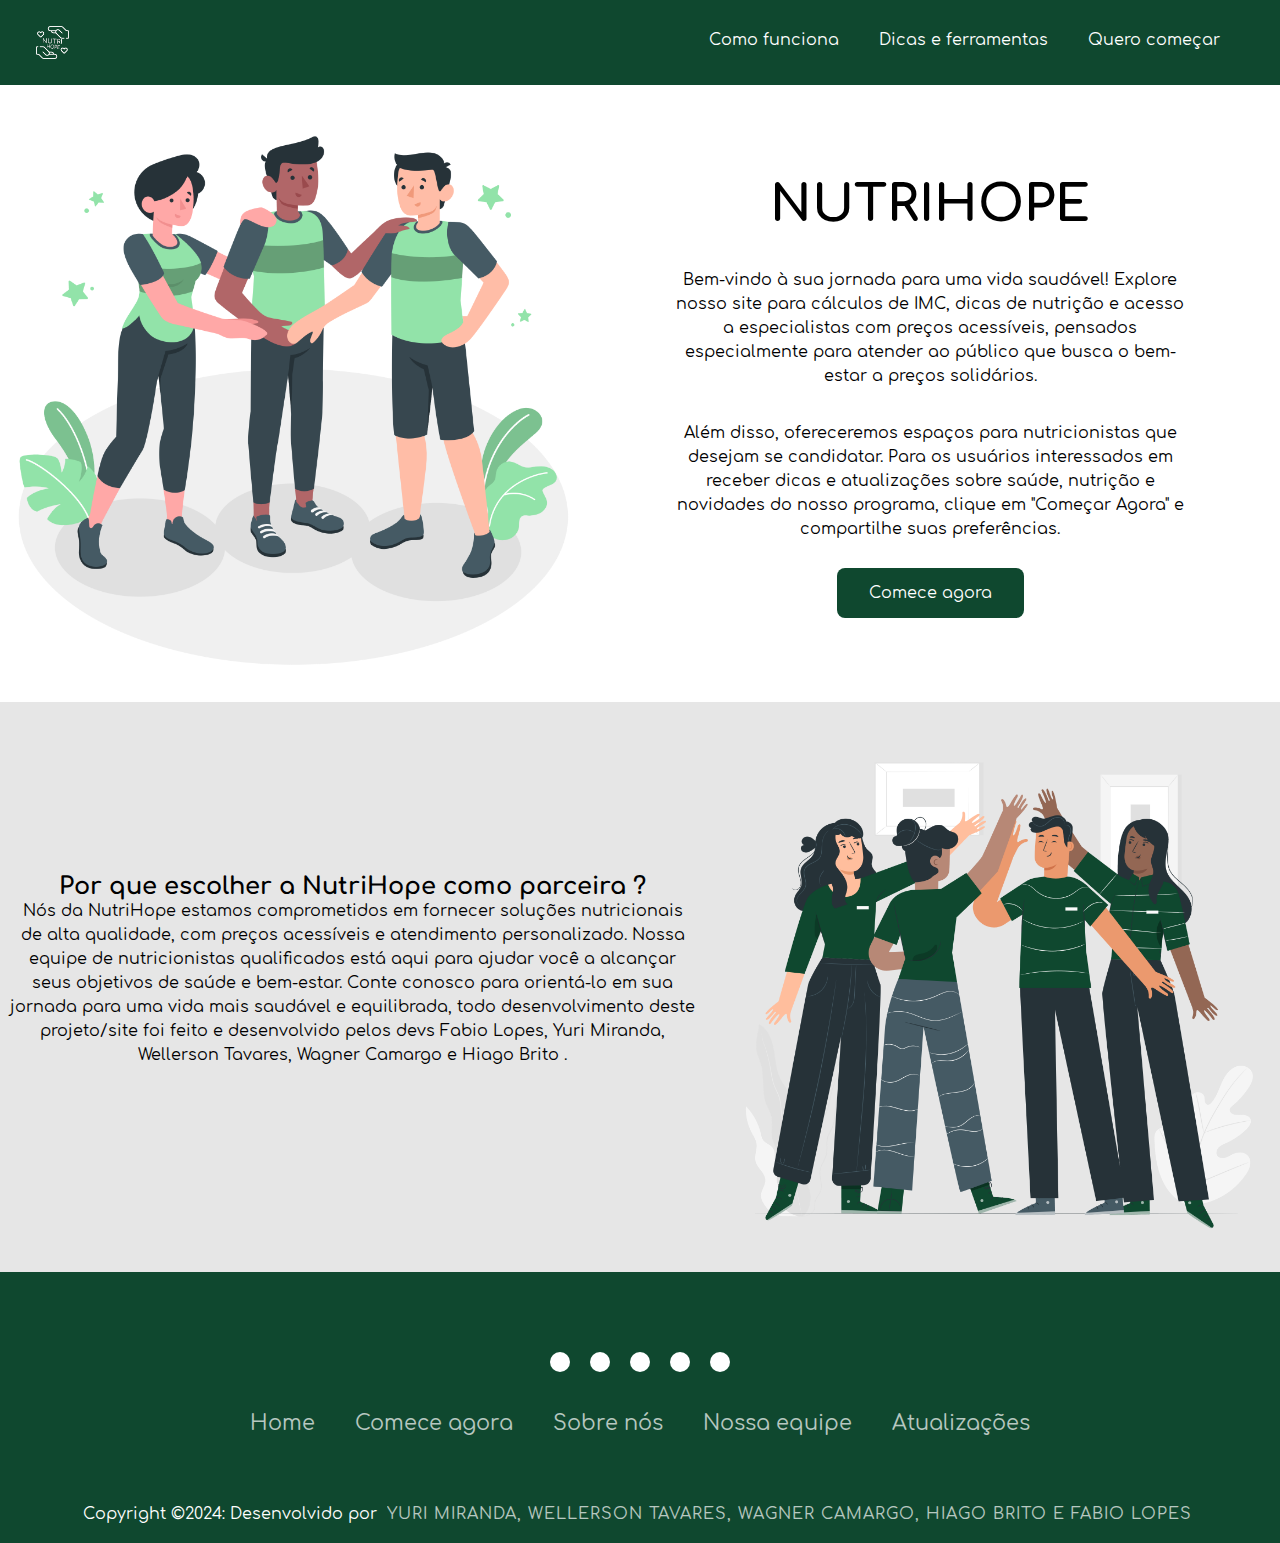
==== commit 0d7908ba: "commit" ====
--- a/index.html
+++ b/index.html
@@ -16,8 +16,7 @@
       href="https://cdnjs.cloudflare.com/ajax/libs/font-awesome/6.5.2/css/all.min.css"
       integrity="sha512-SnH5WK+bZxgPHs44uWIX+LLJAJ9/2PkPKZ5QiAj6Ta86w+fsb2TkcmfRyVX3pBnMFcV7oQPJkl9QevSCWr3W6A=="
       crossorigin="anonymous"
-      referrerpolicy="no-referrer"
-    />
+      referrerpolicy="no-referrer"/>
     <title>NutriHope</title>
   </head>
   <body>
@@ -33,13 +32,20 @@
           <div class="cabecalho_itens">
             <ul>
               <li><a href="comofunciona.html">Como funciona</a></li>
-              <li><a href="dicasEferramentas.html">Dicas e Ferramentas</a></li>
+              <li><a href="dicasEferramentas.html">Dicas e ferramentas</a></li>
               <li><a href="comecaagora.html">Quero começar</a></li>
-            </ul>
-          </div>
-        </div>
+          </ul>
       </nav>
-    </header>
+      <!-- Botão do menu para telas menores -->
+      <button class="botao-header">Menu</button>
+      <!-- Menu de navegação para telas menores -->
+      <div class="menu-navegacao">
+          <a href="index.html">Inicio</a>
+          <a href="comofunciona.html">Como funciona</a>
+          <a href="dicasEferramentas.html">Dicas e ferramentas</a>
+          <a href="comecaagora.html">Quero começar</a>
+      </div>
+  </header> 
     <main>
       <section class="inicio">
         <img
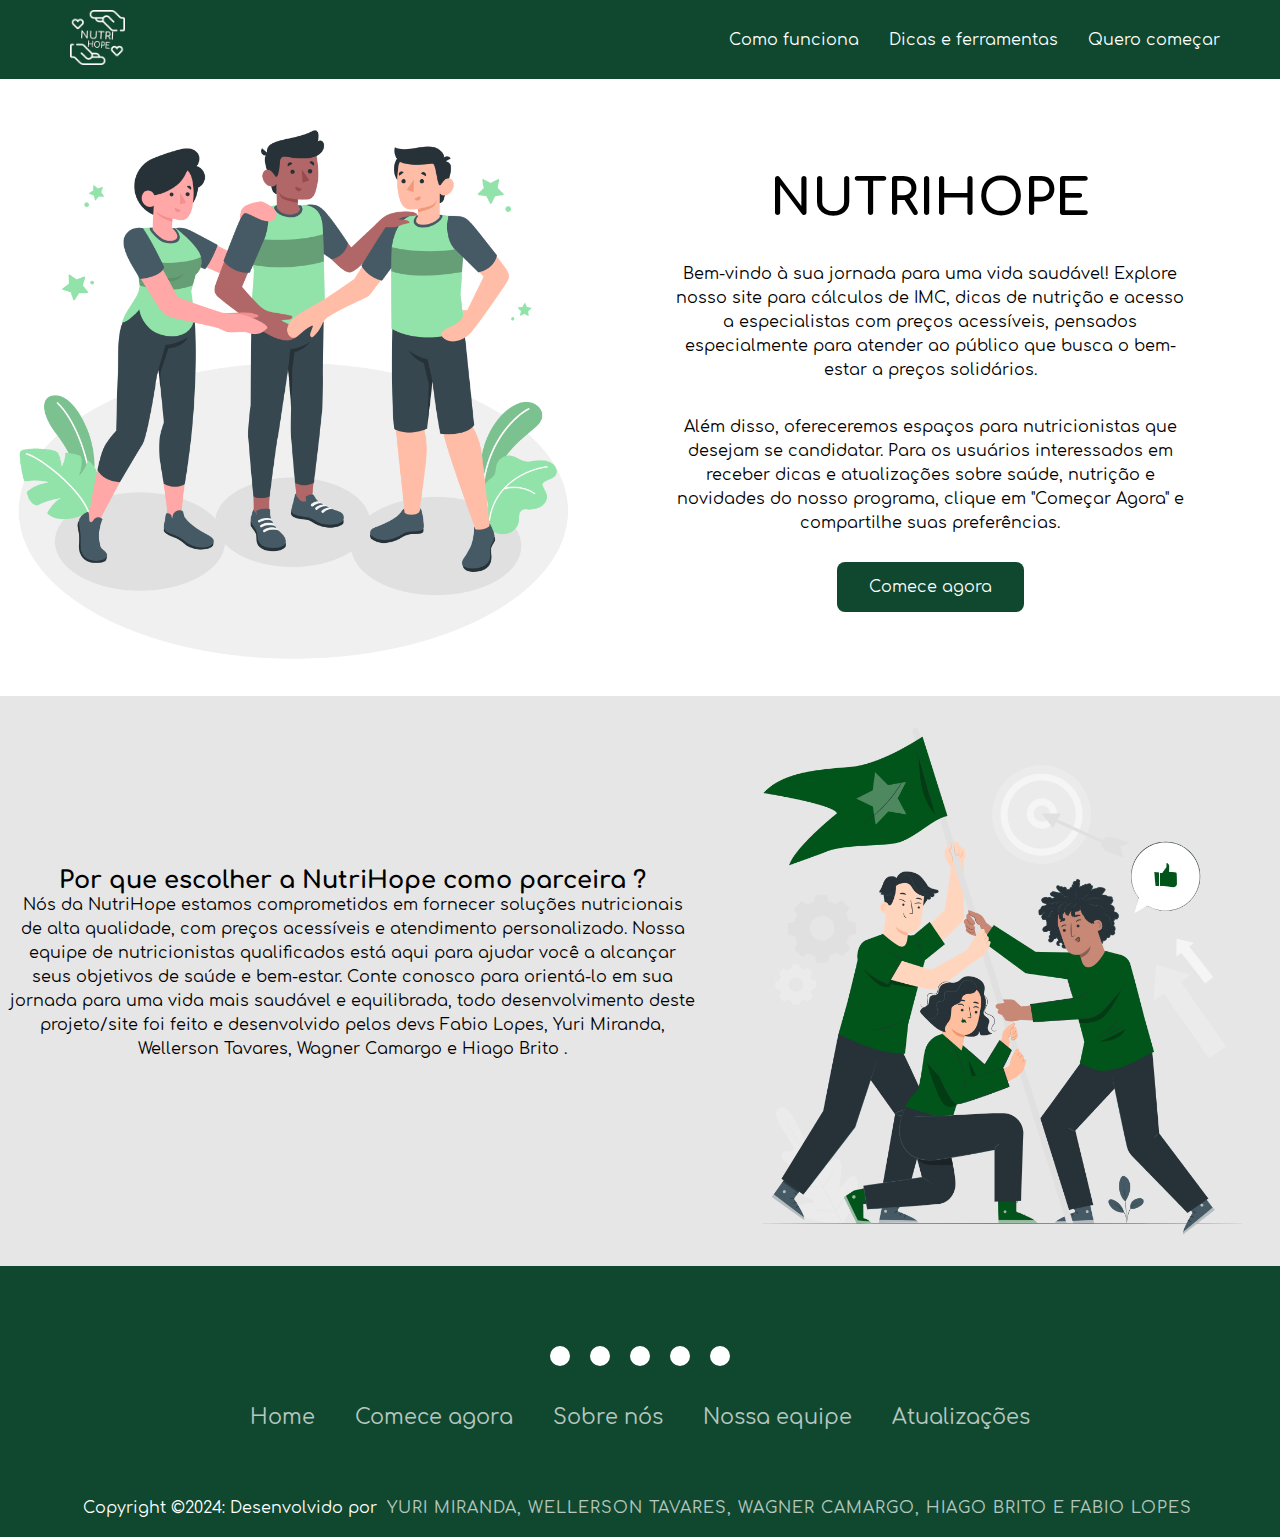
==== commit 14ff44d5: "Site transformado em mobile e remoção de bugs" ====
--- a/index.html
+++ b/index.html
@@ -21,31 +21,28 @@
   </head>
   <body>
     <header>
-      <nav class="cabecalho_container">
-        <div class="cabecalho_menu">
-          <a href="index.html">
-            <img
-              src="./images/nutrihopeteste.png"
-              alt="logo cabecalho NutriHope"
-            />
-          </a>
-          <div class="cabecalho_itens">
-            <ul>
-              <li><a href="comofunciona.html">Como funciona</a></li>
-              <li><a href="dicasEferramentas.html">Dicas e ferramentas</a></li>
-              <li><a href="comecaagora.html">Quero começar</a></li>
-          </ul>
+      <div class="logo">
+        <a href="index.html"
+          ><img src="images/nutrihopeteste.png" height="55"
+        /></a>
+      </div>
+      <nav>
+        <ul>
+          <li><a href="comofunciona.html">Como funciona</a></li>
+          <li><a href="dicasEferramentas.html">Dicas e ferramentas</a></li>
+          <li><a href="comecaagora.html">Quero começar</a></li>
+        </ul>
       </nav>
       <!-- Botão do menu para telas menores -->
       <button class="botao-header">Menu</button>
       <!-- Menu de navegação para telas menores -->
       <div class="menu-navegacao">
-          <a href="index.html">Inicio</a>
-          <a href="comofunciona.html">Como funciona</a>
-          <a href="dicasEferramentas.html">Dicas e ferramentas</a>
-          <a href="comecaagora.html">Quero começar</a>
+        <a href="index.html">Inicio</a>
+        <a href="comofunciona.html">Como funciona</a>
+        <a href="dicasEferramentas.html">Dicas e ferramentas</a>
+        <a href="comecaagora.html">Quero começar</a>
       </div>
-  </header> 
+    </header>
     <main>
       <section class="inicio">
         <img
--- a/css/style.css
+++ b/css/style.css
@@ -5,6 +5,12 @@
     border: 0;
     box-sizing: border-box;
     font-family: Comfortaa, sans-serif;
+}
+/* Remover espaço em brando lateral no mobile
+
+ */
+ html, body{
+    overflow-x: hidden !important; 
 }
 
 /* Body */
@@ -101,6 +107,7 @@
         font-size: 16px;
         cursor: pointer;
         margin-right: 30px;
+        border-radius: 30px;
     }
 
     nav ul {
@@ -251,12 +258,22 @@
 .inicio {
     display: flex;
     align-items: center;
- 
     position: relative;
     background-color: white;
    ;
 }
-
+@media (max-width: 700px){
+    .inicio{
+        flex-direction: column;
+    }
+}
+
+
+@media (max-width: 700px){
+.segunda-sessao {
+        flex-direction: column;
+    }
+}
 
 /* Parágrafos */
 .paragrafos {
